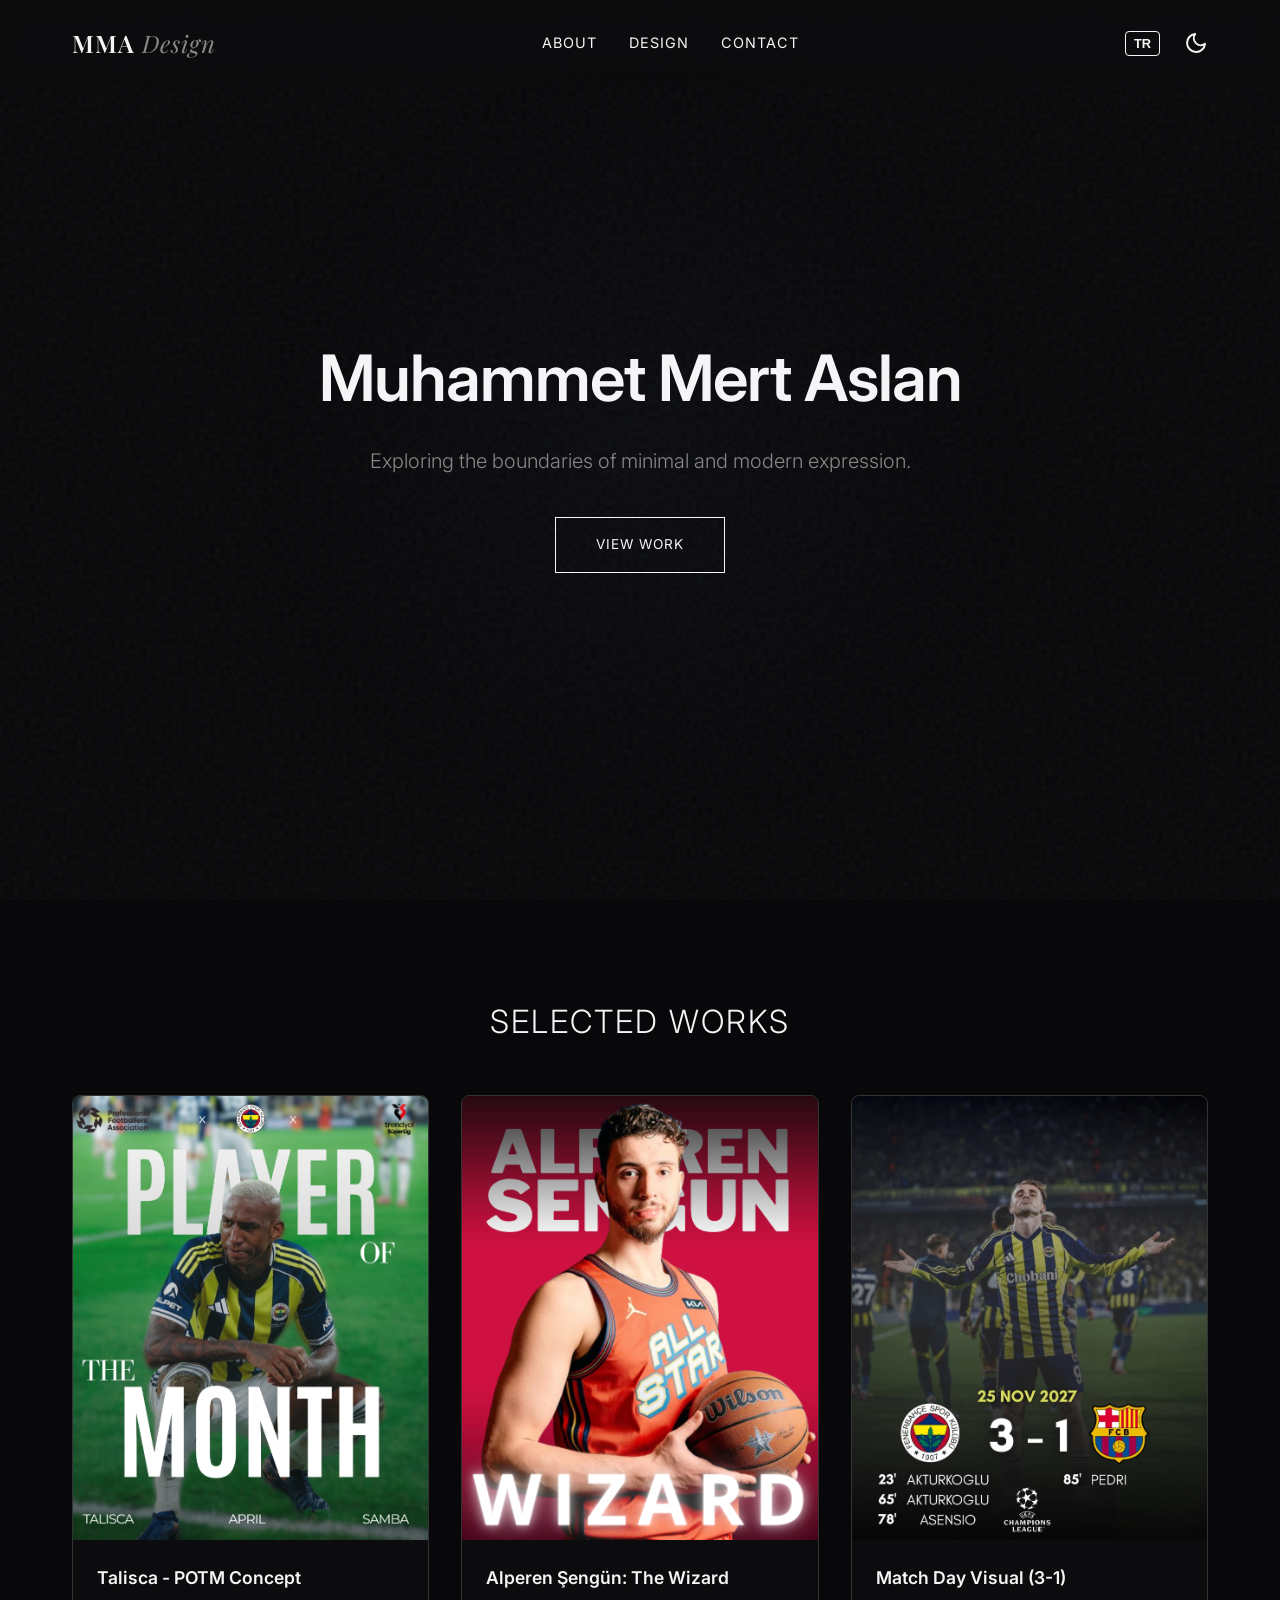
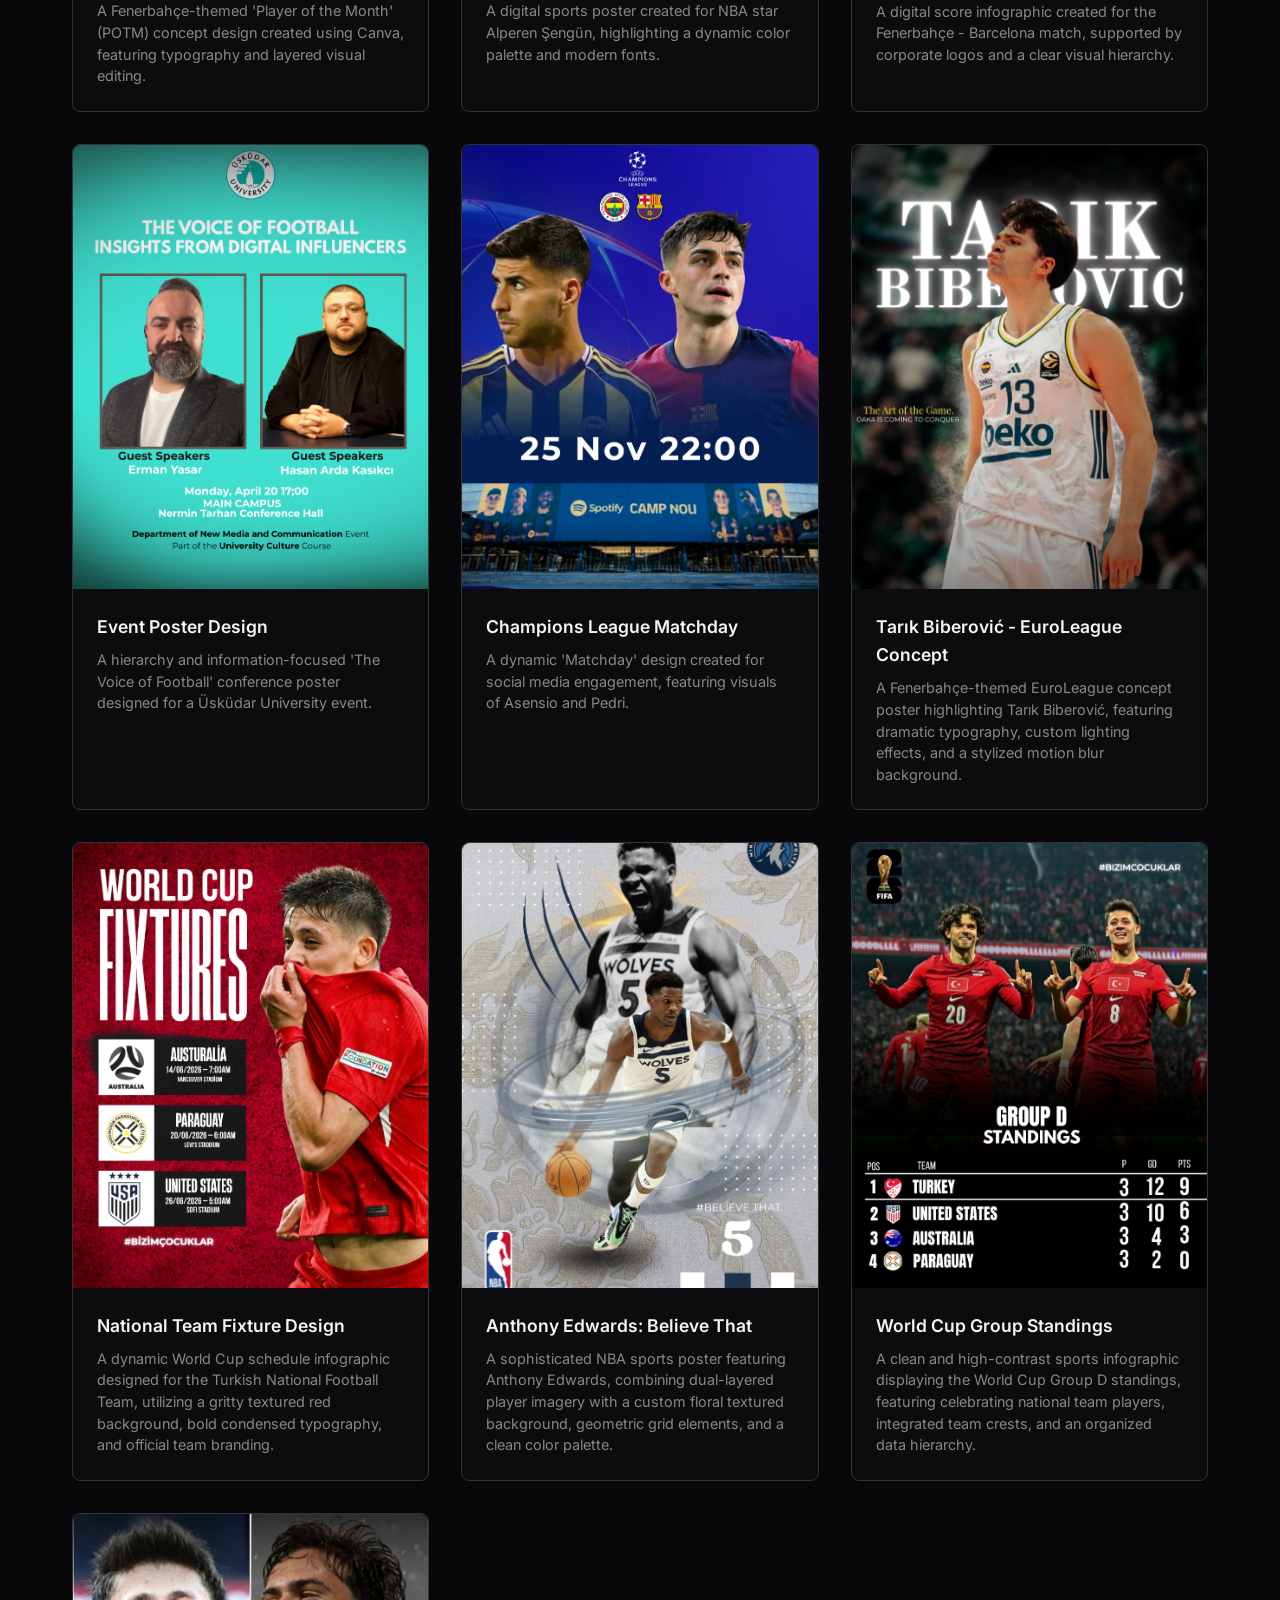
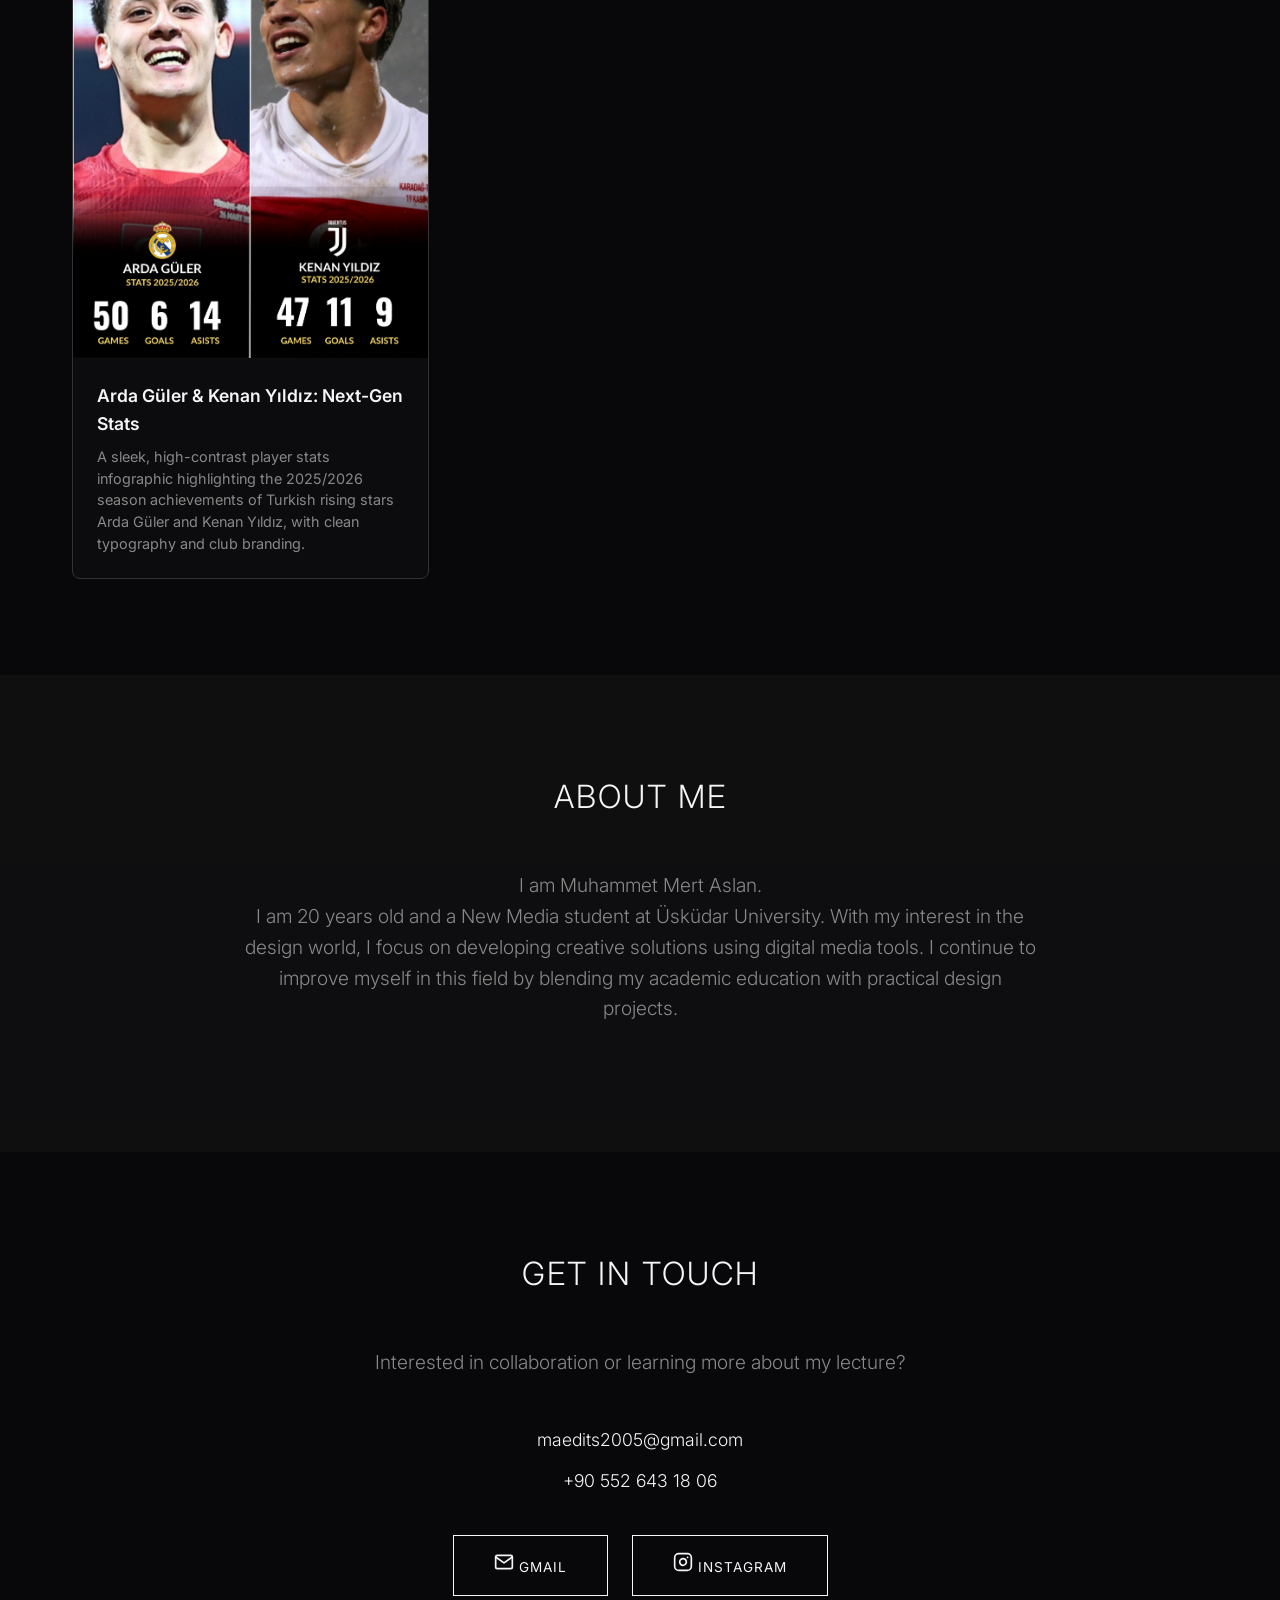
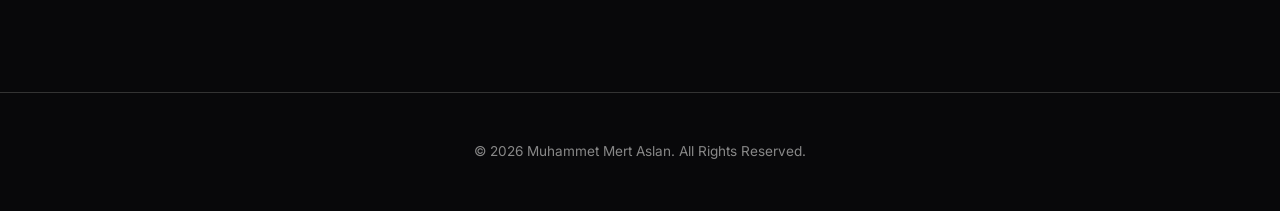
==== index.html @ dc17bdcc "Add files via upload" ====
<!DOCTYPE html>
<html lang="en" data-theme="dark">
<head>
    <meta charset="UTF-8">
    <meta name="viewport" content="width=device-width, initial-scale=1.0">
    <title>Muhammet Mert Aslan - Portfolio</title>
    <meta name="description" content="Portfolio of Muhammet Mert Aslan showcasing minimalistic and modern artworks.">
    <link rel="preconnect" href="https://fonts.googleapis.com">
    <link rel="preconnect" href="https://fonts.gstatic.com" crossorigin>
    <link href="https://fonts.googleapis.com/css2?family=Inter:wght@300;400;600&family=Playfair+Display:ital,wght@0,600;1,400&display=swap" rel="stylesheet">
    <link rel="stylesheet" href="style.css">
</head>
<body>
    <!-- Ethereal Glow -->
    <div id="glow"></div>

    <!-- Page Loader -->
    <div id="page-loader">
        <div class="spinner"></div>
    </div>

    <header>
        <div class="nav-container">
            <h1 class="logo">MMA <span>Design</span></h1>
            <nav>
                <ul>
                    <li><a href="#about" data-i18n="nav_about">About</a></li>
                    <li><a href="#gallery" data-i18n="nav_gallery">Design</a></li>
                    <li><a href="#contact" data-i18n="nav_contact">Contact</a></li>
                </ul>
            </nav>
            <div class="controls">
                <button id="lang-toggle" aria-label="Toggle Language">TR</button>
                <button id="theme-toggle" aria-label="Toggle Theme">
                    <svg id="moon-icon" xmlns="http://www.w3.org/2000/svg" width="24" height="24" viewBox="0 0 24 24" fill="none" stroke="currentColor" stroke-width="2" stroke-linecap="round" stroke-linejoin="round" class="feather feather-moon"><path d="M21 12.79A9 9 0 1 1 11.21 3 7 7 0 0 0 21 12.79z"></path></svg>
                    <svg id="sun-icon" xmlns="http://www.w3.org/2000/svg" width="24" height="24" viewBox="0 0 24 24" fill="none" stroke="currentColor" stroke-width="2" stroke-linecap="round" stroke-linejoin="round" class="feather feather-sun" style="display: none;"><circle cx="12" cy="12" r="5"></circle><line x1="12" y1="1" x2="12" y2="3"></line><line x1="12" y1="21" x2="12" y2="23"></line><line x1="4.22" y1="4.22" x2="5.64" y2="5.64"></line><line x1="18.36" y1="18.36" x2="19.78" y2="19.78"></line><line x1="1" y1="12" x2="3" y2="12"></line><line x1="21" y1="12" x2="23" y2="12"></line><line x1="4.22" y1="19.78" x2="5.64" y2="18.36"></line><line x1="18.36" y1="5.64" x2="19.78" y2="4.22"></line></svg>
                </button>
            </div>
        </div>
    </header>

    <main>
        <section id="hero">
            <div class="hero-content">
                <h2 class="title reveal">Muhammet Mert Aslan</h2>
                <p class="subtitle reveal" data-i18n="hero_subtitle" style="transition-delay: 0.15s;">Exploring the boundaries of minimal and modern expression.</p>
                <div class="reveal" style="transition-delay: 0.3s;"><a href="#gallery" class="btn" data-i18n="hero_btn">View Work</a></div>
            </div>
        </section>

        <section id="gallery">
            <div class="section-container">
                <h3 class="section-title reveal" data-i18n="gallery_title">Selected Works</h3>
                <div class="grid">
                    <!-- Talisca POTM Concept -->
                    <div class="grid-item">
                        <div class="img-wrapper">
                            <img src="assets/work1.jpg" alt="Talisca Player of the Month" loading="lazy">
                            <div class="overlay">
                                <svg xmlns="http://www.w3.org/2000/svg" width="24" height="24" viewBox="0 0 24 24" fill="none" stroke="currentColor" stroke-width="2" stroke-linecap="round" stroke-linejoin="round"><polyline points="15 3 21 3 21 9"></polyline><polyline points="9 21 3 21 3 15"></polyline><line x1="21" y1="3" x2="14" y2="10"></line><line x1="3" y1="21" x2="10" y2="14"></line></svg>
                            </div>
                        </div>
                        <div class="card-content">
                            <h4 data-i18n="art_1_title">Talisca - POTM Concept</h4>
                            <p data-i18n="art_1_desc">A Fenerbahçe-themed 'Player of the Month' (POTM) concept design created using Canva, featuring typography and layered visual editing.</p>
                        </div>
                    </div>
                    <!-- Alperen Sengun All Star -->
                    <div class="grid-item">
                        <div class="img-wrapper">
                            <img src="assets/work2.png" alt="Alperen Sengun All Star" loading="lazy">
                            <div class="overlay">
                                <svg xmlns="http://www.w3.org/2000/svg" width="24" height="24" viewBox="0 0 24 24" fill="none" stroke="currentColor" stroke-width="2" stroke-linecap="round" stroke-linejoin="round"><polyline points="15 3 21 3 21 9"></polyline><polyline points="9 21 3 21 3 15"></polyline><line x1="21" y1="3" x2="14" y2="10"></line><line x1="3" y1="21" x2="10" y2="14"></line></svg>
                            </div>
                        </div>
                        <div class="card-content">
                            <h4 data-i18n="art_2_title">Alperen Şengün: The Wizard</h4>
                            <p data-i18n="art_2_desc">A digital sports poster created for NBA star Alperen Şengün, highlighting a dynamic color palette and modern fonts.</p>
                        </div>
                    </div>
                    <!-- Match Day Visual 3-1 -->
                    <div class="grid-item">
                        <div class="img-wrapper">
                            <img src="assets/work3.jpg" alt="Fenerbahce vs Barcelona 3-1" loading="lazy">
                            <div class="overlay">
                                <svg xmlns="http://www.w3.org/2000/svg" width="24" height="24" viewBox="0 0 24 24" fill="none" stroke="currentColor" stroke-width="2" stroke-linecap="round" stroke-linejoin="round"><polyline points="15 3 21 3 21 9"></polyline><polyline points="9 21 3 21 3 15"></polyline><line x1="21" y1="3" x2="14" y2="10"></line><line x1="3" y1="21" x2="10" y2="14"></line></svg>
                            </div>
                        </div>
                        <div class="card-content">
                            <h4 data-i18n="art_3_title">Match Day Visual (3-1)</h4>
                            <p data-i18n="art_3_desc">A digital score infographic created for the Fenerbahçe - Barcelona match, supported by corporate logos and a clear visual hierarchy.</p>
                        </div>
                    </div>
                    <!-- Event Poster Design -->
                    <div class="grid-item">
                        <div class="img-wrapper">
                            <img src="assets/work4.png" alt="Voice of Football Event" loading="lazy">
                            <div class="overlay">
                                <svg xmlns="http://www.w3.org/2000/svg" width="24" height="24" viewBox="0 0 24 24" fill="none" stroke="currentColor" stroke-width="2" stroke-linecap="round" stroke-linejoin="round"><polyline points="15 3 21 3 21 9"></polyline><polyline points="9 21 3 21 3 15"></polyline><line x1="21" y1="3" x2="14" y2="10"></line><line x1="3" y1="21" x2="10" y2="14"></line></svg>
                            </div>
                        </div>
                        <div class="card-content">
                            <h4 data-i18n="art_4_title">Event Poster Design</h4>
                            <p data-i18n="art_4_desc">A hierarchy and information-focused 'The Voice of Football' conference poster designed for a Üsküdar University event.</p>
                        </div>
                    </div>
                    <!-- Champions League Matchday -->
                    <div class="grid-item">
                        <div class="img-wrapper">
                            <img src="assets/work5.jpg" alt="Fenerbahce vs Barcelona Match Poster" loading="lazy">
                            <div class="overlay">
                                <svg xmlns="http://www.w3.org/2000/svg" width="24" height="24" viewBox="0 0 24 24" fill="none" stroke="currentColor" stroke-width="2" stroke-linecap="round" stroke-linejoin="round"><polyline points="15 3 21 3 21 9"></polyline><polyline points="9 21 3 21 3 15"></polyline><line x1="21" y1="3" x2="14" y2="10"></line><line x1="3" y1="21" x2="10" y2="14"></line></svg>
                            </div>
                        </div>
                        <div class="card-content">
                            <h4 data-i18n="art_5_title">Champions League Matchday</h4>
                            <p data-i18n="art_5_desc">A dynamic 'Matchday' design created for social media engagement, featuring visuals of Asensio and Pedri.</p>
                        </div>
                    </div>
                    <!-- Tarik Biberovic Concept -->
                    <div class="grid-item">
                        <div class="img-wrapper">
                            <img src="assets/biberovic.png" alt="Tarık Biberović - EuroLeague Concept" loading="lazy">
                            <div class="overlay">
                                <svg xmlns="http://www.w3.org/2000/svg" width="24" height="24" viewBox="0 0 24 24" fill="none" stroke="currentColor" stroke-width="2" stroke-linecap="round" stroke-linejoin="round"><polyline points="15 3 21 3 21 9"></polyline><polyline points="9 21 3 21 3 15"></polyline><line x1="21" y1="3" x2="14" y2="10"></line><line x1="3" y1="21" x2="10" y2="14"></line></svg>
                            </div>
                        </div>
                        <div class="card-content">
                            <h4 data-i18n="art_6_title">Tarık Biberović - EuroLeague Concept</h4>
                            <p data-i18n="art_6_desc">A Fenerbahçe-themed EuroLeague concept poster highlighting Tarık Biberović, featuring dramatic typography, custom lighting effects, and a stylized motion blur background.</p>
                        </div>
                    </div>
                    <!-- National Team Fixture Design -->
                    <div class="grid-item">
                        <div class="img-wrapper">
                            <img src="assets/national_team.jpg" alt="National Team Fixture Design" loading="lazy">
                            <div class="overlay">
                                <svg xmlns="http://www.w3.org/2000/svg" width="24" height="24" viewBox="0 0 24 24" fill="none" stroke="currentColor" stroke-width="2" stroke-linecap="round" stroke-linejoin="round"><polyline points="15 3 21 3 21 9"></polyline><polyline points="9 21 3 21 3 15"></polyline><line x1="21" y1="3" x2="14" y2="10"></line><line x1="3" y1="21" x2="10" y2="14"></line></svg>
                            </div>
                        </div>
                        <div class="card-content">
                            <h4 data-i18n="art_7_title">National Team Fixture Design</h4>
                            <p data-i18n="art_7_desc">A dynamic World Cup schedule infographic designed for the Turkish National Football Team, utilizing a gritty textured red background, bold condensed typography, and official team branding.</p>
                        </div>
                    </div>
                    <!-- Anthony Edwards Believe That -->
                    <div class="grid-item">
                        <div class="img-wrapper">
                            <img src="assets/anthony_edwards.jpg" alt="Anthony Edwards: Believe That" loading="lazy">
                            <div class="overlay">
                                <svg xmlns="http://www.w3.org/2000/svg" width="24" height="24" viewBox="0 0 24 24" fill="none" stroke="currentColor" stroke-width="2" stroke-linecap="round" stroke-linejoin="round"><polyline points="15 3 21 3 21 9"></polyline><polyline points="9 21 3 21 3 15"></polyline><line x1="21" y1="3" x2="14" y2="10"></line><line x1="3" y1="21" x2="10" y2="14"></line></svg>
                            </div>
                        </div>
                        <div class="card-content">
                            <h4 data-i18n="art_8_title">Anthony Edwards: Believe That</h4>
                            <p data-i18n="art_8_desc">A sophisticated NBA sports poster featuring Anthony Edwards, combining dual-layered player imagery with a custom floral textured background, geometric grid elements, and a clean color palette.</p>
                        </div>
                    </div>
                    <!-- World Cup Group Standings -->
                    <div class="grid-item">
                        <div class="img-wrapper">
                            <img src="assets/world_cup.png" alt="World Cup Group Standings" loading="lazy">
                            <div class="overlay">
                                <svg xmlns="http://www.w3.org/2000/svg" width="24" height="24" viewBox="0 0 24 24" fill="none" stroke="currentColor" stroke-width="2" stroke-linecap="round" stroke-linejoin="round"><polyline points="15 3 21 3 21 9"></polyline><polyline points="9 21 3 21 3 15"></polyline><line x1="21" y1="3" x2="14" y2="10"></line><line x1="3" y1="21" x2="10" y2="14"></line></svg>
                            </div>
                        </div>
                        <div class="card-content">
                            <h4 data-i18n="art_9_title">World Cup Group Standings</h4>
                            <p data-i18n="art_9_desc">A clean and high-contrast sports infographic displaying the World Cup Group D standings, featuring celebrating national team players, integrated team crests, and an organized data hierarchy.</p>
                        </div>
                    </div>
                    <!-- Arda Güler & Kenan Yıldız Stats -->
                    <div class="grid-item">
                        <div class="img-wrapper">
                            <img src="assets/arda_kenan.jpg" alt="Arda Güler & Kenan Yıldız: Next-Gen Stats" loading="lazy">
                            <div class="overlay">
                                <svg xmlns="http://www.w3.org/2000/svg" width="24" height="24" viewBox="0 0 24 24" fill="none" stroke="currentColor" stroke-width="2" stroke-linecap="round" stroke-linejoin="round"><polyline points="15 3 21 3 21 9"></polyline><polyline points="9 21 3 21 3 15"></polyline><line x1="21" y1="3" x2="14" y2="10"></line><line x1="3" y1="21" x2="10" y2="14"></line></svg>
                            </div>
                        </div>
                        <div class="card-content">
                            <h4 data-i18n="art_10_title">Arda Güler & Kenan Yıldız: Next-Gen Stats</h4>
                            <p data-i18n="art_10_desc">A sleek, high-contrast player stats infographic highlighting the 2025/2026 season achievements of Turkish rising stars Arda Güler and Kenan Yıldız, with clean typography and club branding.</p>
                        </div>
                    </div>
                </div>
            </div>
        </section>

        <section id="about">
            <div class="section-container">
                <h3 class="section-title reveal" data-i18n="about_title">About Me</h3>
                <p class="about-text reveal" data-i18n="about_text" style="transition-delay: 0.15s;">
                    I am Muhammet Mert Aslan.<br>
                    I am 20 years old and a New Media student at Üsküdar University. With my interest in the design world, I focus on developing creative solutions using digital media tools. I continue to improve myself in this field by blending my academic education with practical design projects.
                </p>
            </div>
        </section>

        <section id="contact">
            <div class="section-container">
                <h3 class="section-title reveal" data-i18n="contact_title">Get In Touch</h3>
                <p class="contact-text reveal" data-i18n="contact_text" style="transition-delay: 0.15s;">Interested in collaboration or learning more about my lecture?</p>
                <div class="contact-info reveal" style="transition-delay: 0.3s;">
                    <a href="mailto:maedits2005@gmail.com">maedits2005@gmail.com</a>
                    <a href="tel:+905526431806">+90 552 643 18 06</a>
                </div>
                <div class="social-links reveal" style="transition-delay: 0.45s;">
                    <a href="https://mail.google.com/mail/?view=cm&fs=1&to=maedits2005@gmail.com" target="_blank" class="btn icon-btn" aria-label="Email">
                        <svg xmlns="http://www.w3.org/2000/svg" width="20" height="20" viewBox="0 0 24 24" fill="none" stroke="currentColor" stroke-width="2" stroke-linecap="round" stroke-linejoin="round"><path d="M4 4h16c1.1 0 2 .9 2 2v12c0 1.1-.9 2-2 2H4c-1.1 0-2-.9-2-2V6c0-1.1.9-2 2-2z"></path><polyline points="22,6 12,13 2,6"></polyline></svg>
                        Gmail
                    </a>
                    <a href="https://instagram.com/19mertaslann07" target="_blank" class="btn icon-btn" aria-label="Instagram">
                        <svg xmlns="http://www.w3.org/2000/svg" width="20" height="20" viewBox="0 0 24 24" fill="none" stroke="currentColor" stroke-width="2" stroke-linecap="round" stroke-linejoin="round"><rect x="2" y="2" width="20" height="20" rx="5" ry="5"></rect><path d="M16 11.37A4 4 0 1 1 12.63 8 4 4 0 0 1 16 11.37z"></path><line x1="17.5" y1="6.5" x2="17.51" y2="6.5"></line></svg>
                        Instagram
                    </a>
                </div>
            </div>
        </section>
    </main>

    <footer>
        <div class="footer-content">
            <p data-i18n="footer_text">&copy; 2026 Muhammet Mert Aslan. All Rights Reserved.</p>
        </div>
    </footer>

    <!-- Back to Top Button -->
    <button id="back-to-top" aria-label="Back to Top">
        <svg xmlns="http://www.w3.org/2000/svg" width="24" height="24" viewBox="0 0 24 24" fill="none" stroke="currentColor" stroke-width="2" stroke-linecap="round" stroke-linejoin="round"><line x1="12" y1="19" x2="12" y2="5"></line><polyline points="5 12 12 5 19 12"></polyline></svg>
    </button>

    <!-- Lightbox -->
    <div id="lightbox" class="lightbox">
        <span class="lightbox-close">&times;</span>
        <a id="lightbox-download" class="lightbox-download" download aria-label="Download Image">
            <svg xmlns="http://www.w3.org/2000/svg" width="32" height="32" viewBox="0 0 24 24" fill="none" stroke="currentColor" stroke-width="2" stroke-linecap="round" stroke-linejoin="round"><path d="M21 15v4a2 2 0 0 1-2 2H5a2 2 0 0 1-2-2v-4"></path><polyline points="7 10 12 15 17 10"></polyline><line x1="12" y1="15" x2="12" y2="3"></line></svg>
        </a>
        <div class="img-magnifier-container">
            <img class="lightbox-content" id="lightbox-img">
            <div id="magnifier-lens" class="img-magnifier-glass"></div>
        </div>
        <div id="lightbox-caption"></div>
        <div class="lightbox-tools">
            <svg xmlns="http://www.w3.org/2000/svg" width="20" height="20" viewBox="0 0 24 24" fill="none" stroke="currentColor" stroke-width="1.5" stroke-linecap="round" stroke-linejoin="round"><path d="M12 2L2 7l10 5 10-5-10-5z"></path><path d="M2 17l10 5 10-5"></path><path d="M2 12l10 5 10-5"></path></svg>
            <span>Designed with Canva</span>
        </div>
    </div>

    <script src="script.js"></script>
</body>
</html>
---- style.css ----
:root {
    --bg-color: #08080a;
    --text-color: #f5f5f7;
    --accent-color: #ffffff;
    --secondary-text: #888888;
    --border-color: #333333;
    --overlay-bg: rgba(0, 0, 0, 0.6);
    --btn-hover-bg: rgba(255, 255, 255, 0.1);
}

[data-theme="light"] {
    --bg-color: #ffffff;
    --text-color: #1a1a1a;
    --accent-color: #000000;
    --secondary-text: #666666;
    --border-color: #e0e0e0;
    --overlay-bg: rgba(255, 255, 255, 0.7);
    --btn-hover-bg: rgba(0, 0, 0, 0.05);
}

* {
    margin: 0;
    padding: 0;
    box-sizing: border-box;
}

html {
    scroll-behavior: smooth;
}

body {
    font-family: 'Inter', sans-serif;
    background-color: var(--bg-color);
    color: var(--text-color);
    line-height: 1.6;
    transition: background-color 0.4s ease, color 0.4s ease;
}

/* Header & Nav */
header {
    position: fixed;
    top: 0;
    width: 100%;
    background-color: transparent;
    padding: 1.5rem 0;
    z-index: 100;
    transition: background-color 0.3s ease, padding 0.3s ease;
    backdrop-filter: blur(10px);
    -webkit-backdrop-filter: blur(10px);
}

header.scrolled {
    padding: 1rem 0;
    background-color: rgba(var(--bg-color), 0.9);
    border-bottom: 1px solid var(--border-color);
}

.nav-container {
    max-width: 1200px;
    margin: 0 auto;
    padding: 0 2rem;
    display: flex;
    justify-content: space-between;
    align-items: center;
}

.logo {
    font-family: 'Playfair Display', serif;
    font-size: 1.5rem;
    font-weight: 600;
    letter-spacing: 1px;
}

.logo span {
    font-weight: 400;
    font-style: italic;
    color: var(--secondary-text);
}

.contact-info a:hover {
    color: var(--secondary-text);
}

.social-links {
    display: flex;
    justify-content: center;
    gap: 1.5rem;
    margin-top: 1rem;
    flex-wrap: wrap;
}

.icon-btn {
    display: flex;
    align-items: center;
    justify-content: center;
    gap: 0.75rem;
    padding: 1rem 2rem;
}

nav ul {
    list-style: none;
    display: flex;
    gap: 2rem;
}

nav a {
    text-decoration: none;
    color: var(--text-color);
    font-size: 0.9rem;
    text-transform: uppercase;
    letter-spacing: 1px;
    transition: opacity 0.3s ease;
}

nav a:hover {
    opacity: 0.6;
}

.controls {
    display: flex;
    align-items: center;
    gap: 1.5rem;
}

#lang-toggle {
    background: none;
    border: 1px solid var(--text-color);
    color: var(--text-color);
    padding: 0.25rem 0.5rem;
    border-radius: 4px;
    font-size: 0.8rem;
    font-weight: 600;
    cursor: pointer;
    transition: all 0.3s ease;
}

#lang-toggle:hover {
    background: var(--btn-hover-bg);
    transform: translateY(-2px);
    box-shadow: 0 4px 10px var(--overlay-bg);
}

#theme-toggle {
    background: none;
    border: none;
    color: var(--text-color);
    cursor: pointer;
    display: flex;
    align-items: center;
    justify-content: center;
    transition: transform 0.3s ease;
}

#theme-toggle:hover {
    transform: scale(1.1);
}

/* Sections */
.section-container {
    max-width: 1200px;
    margin: 0 auto;
    padding: 6rem 2rem;
}

.section-title {
    font-size: 2rem;
    font-weight: 300;
    margin-bottom: 3rem;
    text-align: center;
    letter-spacing: 2px;
    text-transform: uppercase;
}

/* Hero Section */
#hero {
    height: 100vh;
    display: flex;
    align-items: center;
    justify-content: center;
    text-align: center;
    padding: 0 2rem;
    position: relative;
    overflow: hidden;
}

#hero::before {
    content: '';
    position: absolute;
    top: 0;
    left: 0;
    width: 100%;
    height: 100%;
    background-image: url("data:image/svg+xml,%3Csvg viewBox='0 0 200 200' xmlns='http://www.w3.org/2000/svg'%3E%3Cfilter id='noiseFilter'%3E%3CfeTurbulence type='fractalNoise' baseFrequency='0.85' numOctaves='3' stitchTiles='stitch'/%3E%3C/filter%3E%3Crect width='100%25' height='100%25' filter='url(%23noiseFilter)'/%3E%3C/svg%3E");
    opacity: 0.05;
    pointer-events: none;
    z-index: 0;
}

.hero-content {
    animation: fadeIn 1.5s ease;
    position: relative;
    z-index: 1;
}

.hero-content .title {
    font-size: 4rem;
    font-weight: 600;
    margin-bottom: 1rem;
    letter-spacing: -1px;
}

.hero-content .subtitle {
    font-size: 1.25rem;
    color: var(--secondary-text);
    margin-bottom: 2.5rem;
    font-weight: 300;
}

.btn {
    display: inline-block;
    padding: 1rem 2.5rem;
    border: 1px solid var(--text-color);
    color: var(--text-color);
    text-decoration: none;
    text-transform: uppercase;
    letter-spacing: 1px;
    font-size: 0.85rem;
    transition: all 0.3s ease;
    background: transparent;
    cursor: pointer;
}

.btn:hover {
    background: var(--btn-hover-bg);
    transform: translateY(-3px);
    box-shadow: 0 6px 15px var(--overlay-bg);
}

/* Gallery Section */
.grid {
    display: grid;
    grid-template-columns: repeat(auto-fit, minmax(300px, 1fr));
    gap: 2rem;
}

.grid-item {
    position: relative;
    border-radius: 8px;
    cursor: pointer;
    background: rgba(255, 255, 255, 0.02);
    border: 1px solid var(--border-color);
    display: flex;
    flex-direction: column;
    opacity: 0;
    transform: translateY(40px);
    transition: all 0.8s cubic-bezier(0.5, 0, 0, 1);
}

[data-theme="light"] .grid-item {
    background: rgba(0, 0, 0, 0.02);
}

.img-wrapper {
    position: relative;
    overflow: hidden;
    aspect-ratio: 4 / 5;
    border-radius: 8px 8px 0 0;
}

.grid-item.active {
    opacity: 1;
    transform: translateY(0);
}

.img-wrapper img {
    width: 100%;
    height: 100%;
    object-fit: cover;
    transition: transform 0.6s ease;
}

.grid-item:hover .img-wrapper img {
    transform: scale(1.05);
}

.card-content {
    padding: 1.5rem;
    text-align: left;
    display: flex;
    flex-direction: column;
    flex-grow: 1;
}

.card-content h4 {
    font-size: 1.1rem;
    font-weight: 600;
    margin-bottom: 0.5rem;
    color: var(--text-color);
}

.card-content p {
    font-size: 0.9rem;
    color: var(--secondary-text);
    line-height: 1.5;
}

.overlay {
    position: absolute;
    top: 0;
    left: 0;
    width: 100%;
    height: 100%;
    background-color: var(--overlay-bg);
    display: flex;
    align-items: center;
    justify-content: center;
    opacity: 0;
    transition: opacity 0.3s ease;
    border-radius: 8px 8px 0 0;
}

.overlay svg {
    color: #fff;
    opacity: 0;
    transform: translateY(10px);
    transition: all 0.3s ease 0.1s;
}

.grid-item:hover .overlay {
    opacity: 1;
}

.grid-item:hover .overlay svg {
    opacity: 1;
    transform: translateY(0);
}

/* About & Contact */
#about {
    background-color: rgba(128, 128, 128, 0.05);
}

.about-text, .contact-text {
    font-size: 1.2rem;
    max-width: 800px;
    margin: 0 auto 2rem;
    text-align: center;
    color: var(--secondary-text);
    font-weight: 300;
}

.contact-text {
    margin-bottom: 3rem;
}

#contact {
    text-align: center;
}

.contact-info {
    margin-bottom: 2.5rem;
    display: flex;
    flex-direction: column;
    gap: 0.8rem;
}

.contact-info a {
    color: var(--text-color);
    text-decoration: none;
    font-size: 1.1rem;
    font-weight: 300;
    transition: opacity 0.3s ease;
}

.contact-info a:hover {
    opacity: 0.7;
    text-decoration: underline;
}

/* Footer */
footer {
    padding: 3rem 0;
    text-align: center;
    border-top: 1px solid var(--border-color);
}

footer p {
    color: var(--secondary-text);
    font-size: 0.85rem;
}

/* Animations */
@keyframes fadeIn {
    from { opacity: 0; transform: translateY(20px); }
    to { opacity: 1; transform: translateY(0); }
}

/* Responsive */
@media (max-width: 768px) {
    .hero-content .title {
        font-size: 2.5rem;
    }
    nav ul {
        display: none;
    }
}

/* Lightbox */
.lightbox {
    display: none;
    position: fixed;
    z-index: 999;
    left: 0;
    top: 0;
    width: 100%;
    height: 100%;
    overflow: auto;
    background-color: rgba(5, 5, 8, 0.95);
    opacity: 0;
    transition: opacity 0.3s ease;
}

.lightbox.active {
    display: flex;
    flex-direction: column;
    align-items: center;
    justify-content: center;
    opacity: 1;
}

.img-magnifier-container {
    position: relative;
    display: inline-block;
    margin: auto;
    max-width: 90%;
    max-height: 80vh;
}

.lightbox-content {
    display: block;
    max-width: 100%;
    max-height: 80vh;
    border-radius: 4px;
    box-shadow: 0 10px 40px rgba(0,0,0,0.5);
    object-fit: contain;
    cursor: crosshair;
}

.img-magnifier-glass {
    display: none;
    position: absolute;
    border: 3px solid rgba(255, 255, 255, 0.8);
    border-radius: 50%;
    cursor: none;
    width: 200px;
    height: 200px;
    box-shadow: 0 4px 15px rgba(0,0,0,0.5);
    pointer-events: none;
    z-index: 100;
    background-repeat: no-repeat;
}

#lightbox-caption {
    margin: 20px auto 10px;
    display: block;
    width: 80%;
    max-width: 700px;
    text-align: center;
    color: #fff;
    font-size: 1.2rem;
    letter-spacing: 1px;
    font-weight: 500;
}

.lightbox-tools {
    display: flex;
    align-items: center;
    gap: 0.5rem;
    color: #aaa;
    margin-bottom: 20px;
}

.lightbox-tools svg {
    color: #fff;
}

/* Back to Top Button */
#back-to-top {
    position: fixed;
    bottom: 30px;
    right: 30px;
    background-color: var(--text-color);
    color: var(--bg-color);
    border: none;
    border-radius: 50%;
    width: 50px;
    height: 50px;
    display: flex;
    align-items: center;
    justify-content: center;
    cursor: pointer;
    opacity: 0;
    visibility: hidden;
    transform: translateY(20px);
    transition: all 0.4s cubic-bezier(0.25, 0.8, 0.25, 1);
    z-index: 99;
    box-shadow: 0 4px 10px var(--overlay-bg);
}

#back-to-top.visible {
    opacity: 1;
    visibility: visible;
    transform: translateY(0);
}

#back-to-top:hover {
    transform: translateY(-5px);
    box-shadow: 0 6px 15px var(--overlay-bg);
}

.lightbox-close {
    position: absolute;
    top: 25px;
    right: 35px;
    color: #f1f1f1;
    font-size: 40px;
    font-weight: 300;
    transition: 0.3s;
    cursor: pointer;
    z-index: 1000;
}

.lightbox-close:hover,
.lightbox-close:focus {
    color: #bbb;
    text-decoration: none;
}

.lightbox-download {
    position: absolute;
    top: 32px;
    right: 90px;
    color: #f1f1f1;
    transition: 0.3s;
    cursor: pointer;
    z-index: 1000;
}

.lightbox-download:hover,
.lightbox-download:focus {
    color: #bbb;
}

/* Page Loader */
#page-loader {
    position: fixed;
    top: 0;
    left: 0;
    width: 100%;
    height: 100%;
    background-color: var(--bg-color);
    z-index: 9999;
    display: flex;
    justify-content: center;
    align-items: center;
    transition: opacity 0.8s ease, visibility 0.8s ease;
}

#page-loader.hidden {
    opacity: 0;
    visibility: hidden;
}

.spinner {
    width: 40px;
    height: 40px;
    border: 3px solid var(--border-color);
    border-top: 3px solid var(--text-color);
    border-radius: 50%;
    animation: spin 1s linear infinite;
}

@keyframes spin {
    0% { transform: rotate(0deg); }
    100% { transform: rotate(360deg); }
}

/* Reveal Animation */
.reveal {
    opacity: 0;
    transform: translateY(40px);
    transition: opacity 0.8s cubic-bezier(0.5, 0, 0, 1), transform 0.8s cubic-bezier(0.5, 0, 0, 1);
}

.reveal.active {
    opacity: 1;
    transform: translateY(0);
}

/* Deep Void Aesthetic */
#glow {
    position: fixed;
    top: 0;
    left: 0;
    width: 100vw;
    height: 100vh;
    pointer-events: none;
    z-index: 0;
    background: radial-gradient(
        800px circle at var(--mouse-x, 50vw) var(--mouse-y, 50vh),
        rgba(71, 91, 117, 0.05),
        transparent 50%
    );
    transition: opacity 0.4s ease;
}

[data-theme="light"] #glow {
    background: radial-gradient(
        800px circle at var(--mouse-x, 50vw) var(--mouse-y, 50vh),
        rgba(71, 91, 117, 0.02),
        transparent 50%
    );
}

.particle {
    position: absolute;
    bottom: -10px;
    width: 2px;
    height: 2px;
    background-color: rgba(144, 164, 186, 0.4);
    border-radius: 50%;
    pointer-events: none;
    animation: floatUp linear infinite;
    z-index: 0;
    box-shadow: 0 0 8px rgba(144, 164, 186, 0.8);
}

[data-theme="light"] .particle {
    background-color: rgba(71, 91, 117, 0.3);
    box-shadow: 0 0 8px rgba(71, 91, 117, 0.5);
}

@keyframes floatUp {
    0% {
        transform: translateY(0) translateX(0);
        opacity: 0;
    }
    10% { opacity: 1; }
    90% { opacity: 1; }
    100% {
        transform: translateY(-100vh) translateX(30px);
        opacity: 0;
    }
}
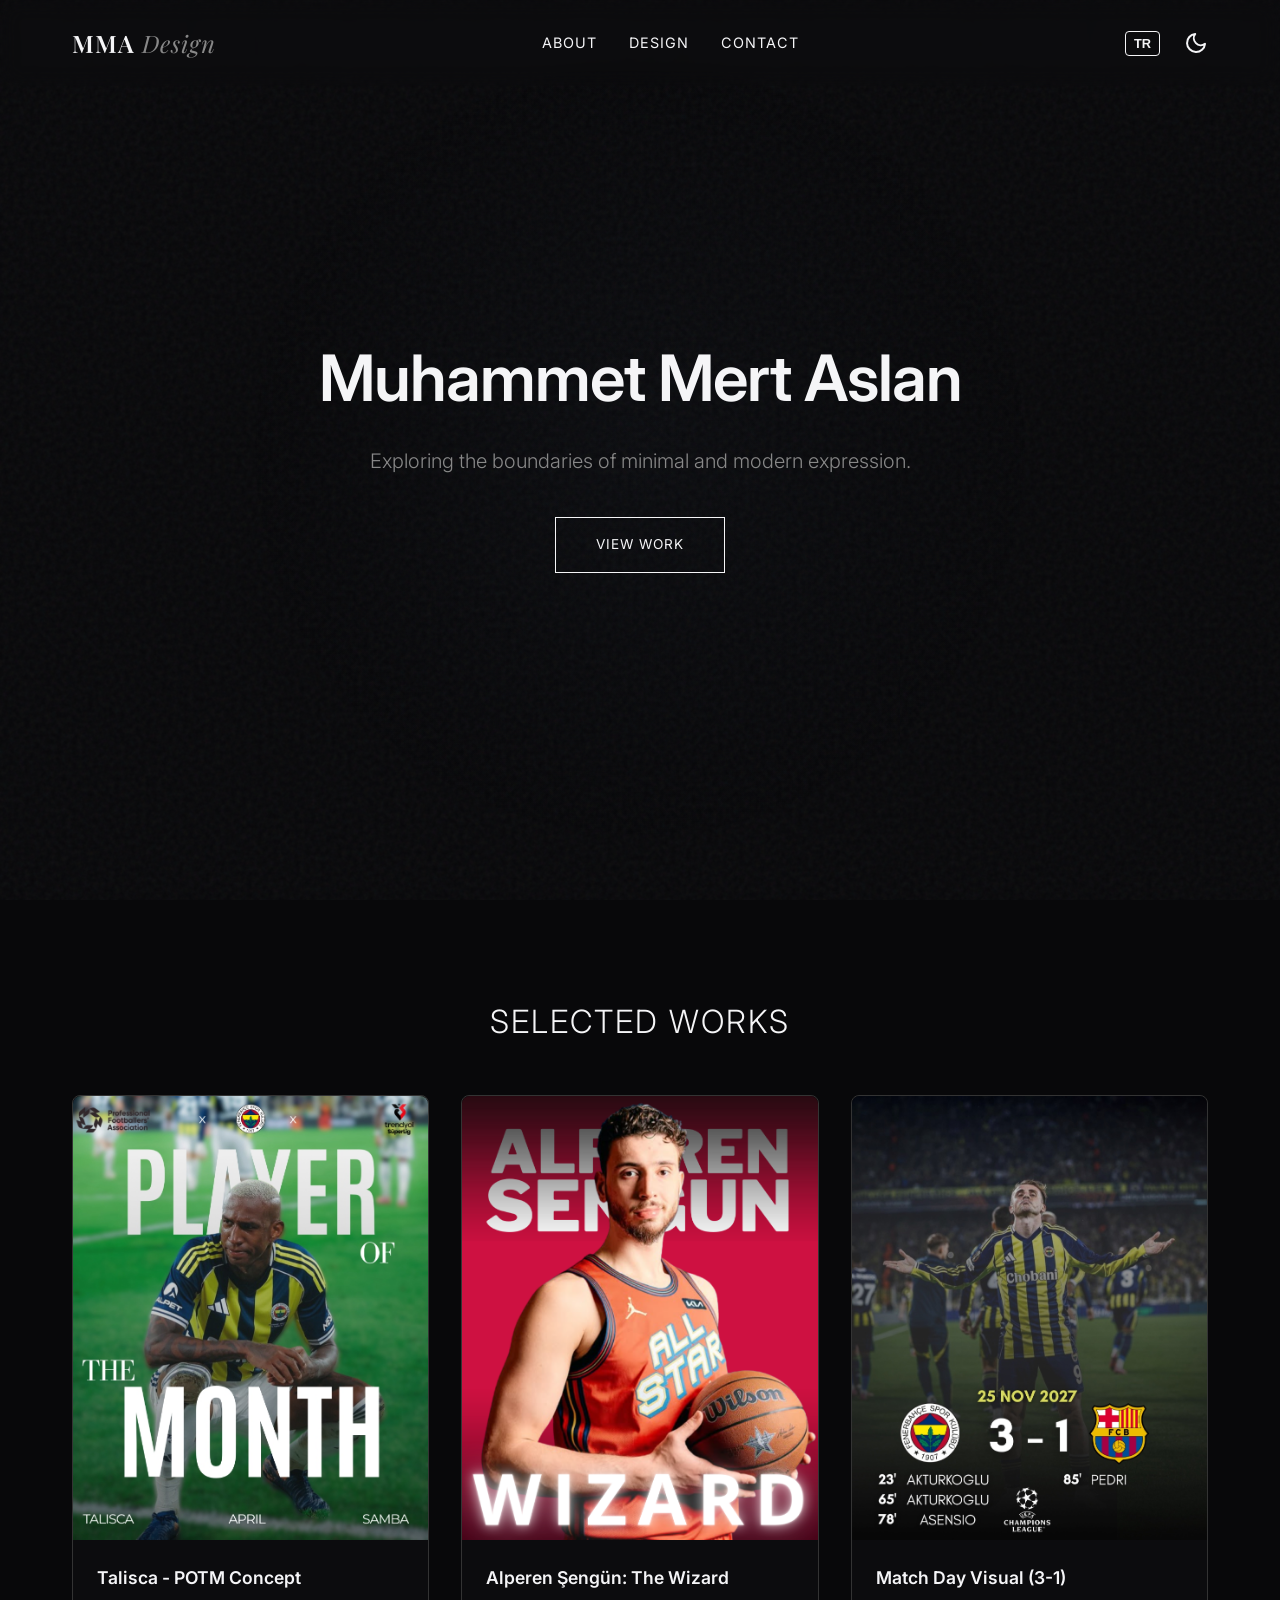
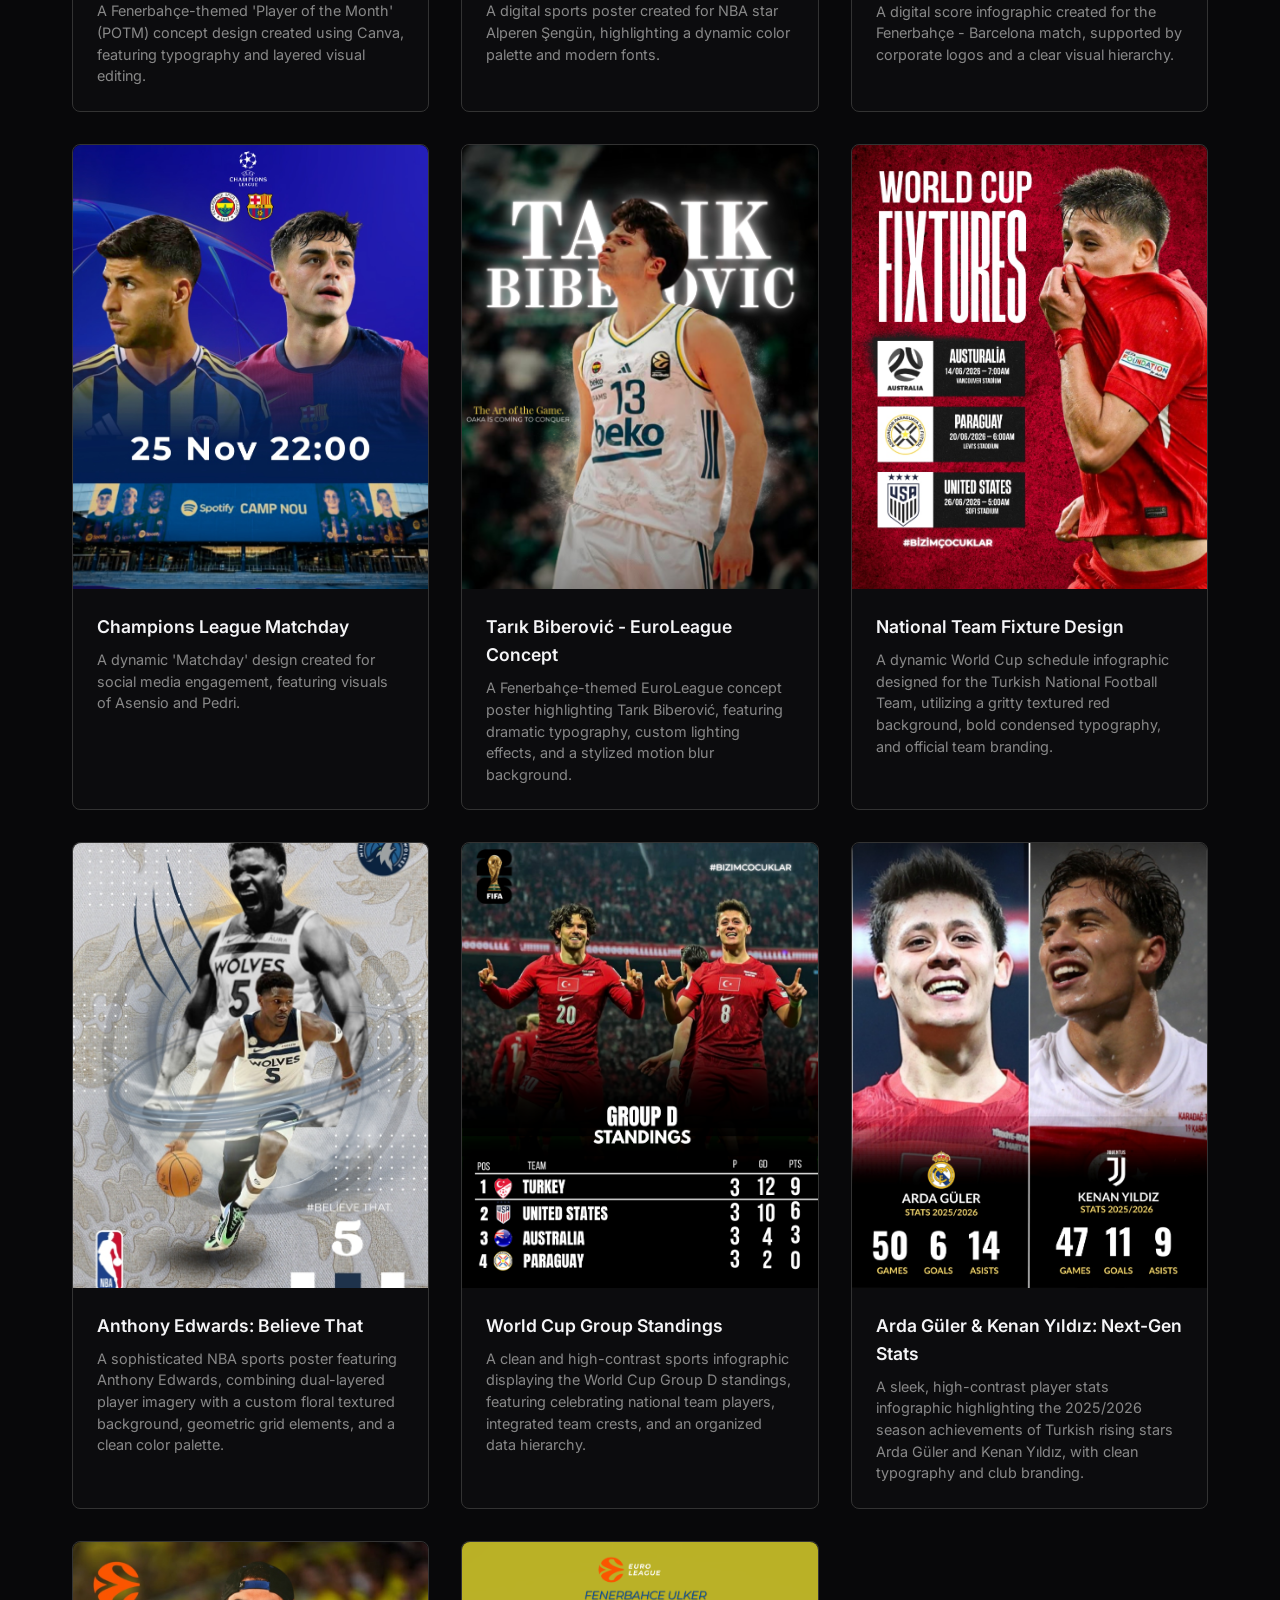
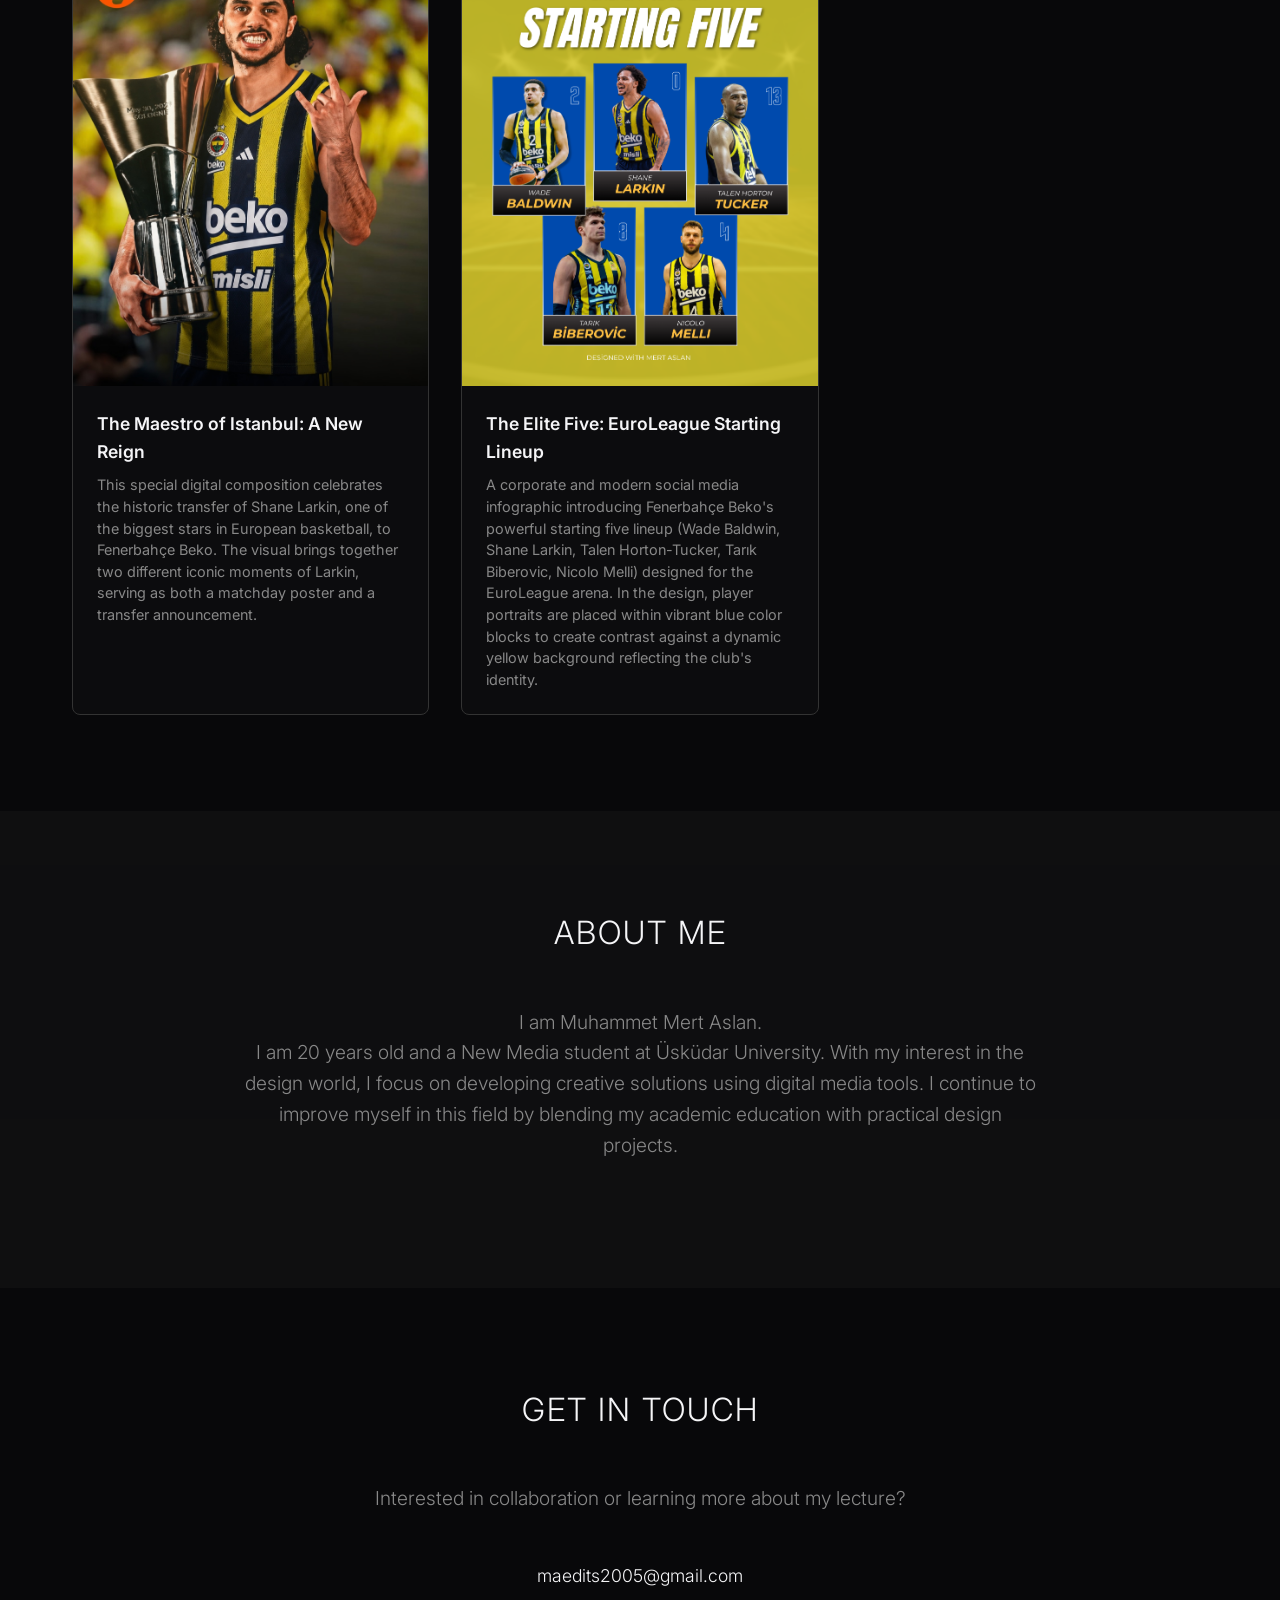
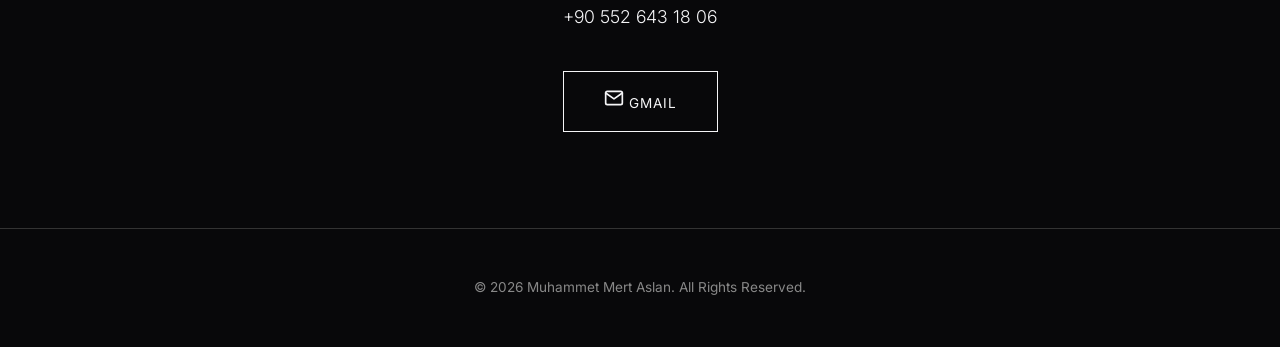
==== commit 8a3ac8bc: "Add files via upload" ====
--- a/index.html
+++ b/index.html
@@ -21,8 +21,8 @@
 
     <header>
         <div class="nav-container">
-            <h1 class="logo">MMA <span>Design</span></h1>
-            <nav>
+            <h1 class="logo" style="cursor: pointer;" onclick="window.scrollTo({top: 0, behavior: 'smooth'})">MMA <span>Design</span></h1>
+            <nav id="navbar">
                 <ul>
                     <li><a href="#about" data-i18n="nav_about">About</a></li>
                     <li><a href="#gallery" data-i18n="nav_gallery">Design</a></li>
@@ -35,6 +35,9 @@
                     <svg id="moon-icon" xmlns="http://www.w3.org/2000/svg" width="24" height="24" viewBox="0 0 24 24" fill="none" stroke="currentColor" stroke-width="2" stroke-linecap="round" stroke-linejoin="round" class="feather feather-moon"><path d="M21 12.79A9 9 0 1 1 11.21 3 7 7 0 0 0 21 12.79z"></path></svg>
                     <svg id="sun-icon" xmlns="http://www.w3.org/2000/svg" width="24" height="24" viewBox="0 0 24 24" fill="none" stroke="currentColor" stroke-width="2" stroke-linecap="round" stroke-linejoin="round" class="feather feather-sun" style="display: none;"><circle cx="12" cy="12" r="5"></circle><line x1="12" y1="1" x2="12" y2="3"></line><line x1="12" y1="21" x2="12" y2="23"></line><line x1="4.22" y1="4.22" x2="5.64" y2="5.64"></line><line x1="18.36" y1="18.36" x2="19.78" y2="19.78"></line><line x1="1" y1="12" x2="3" y2="12"></line><line x1="21" y1="12" x2="23" y2="12"></line><line x1="4.22" y1="19.78" x2="5.64" y2="18.36"></line><line x1="18.36" y1="5.64" x2="19.78" y2="4.22"></line></svg>
                 </button>
+                <button id="mobile-menu-btn" aria-label="Toggle Menu" style="display: none;">
+                    <svg xmlns="http://www.w3.org/2000/svg" width="24" height="24" viewBox="0 0 24 24" fill="none" stroke="currentColor" stroke-width="2" stroke-linecap="round" stroke-linejoin="round" class="feather feather-menu"><line x1="3" y1="12" x2="21" y2="12"></line><line x1="3" y1="6" x2="21" y2="6"></line><line x1="3" y1="18" x2="21" y2="18"></line></svg>
+                </button>
             </div>
         </div>
     </header>
@@ -91,19 +94,6 @@
                             <p data-i18n="art_3_desc">A digital score infographic created for the Fenerbahçe - Barcelona match, supported by corporate logos and a clear visual hierarchy.</p>
                         </div>
                     </div>
-                    <!-- Event Poster Design -->
-                    <div class="grid-item">
-                        <div class="img-wrapper">
-                            <img src="assets/work4.png" alt="Voice of Football Event" loading="lazy">
-                            <div class="overlay">
-                                <svg xmlns="http://www.w3.org/2000/svg" width="24" height="24" viewBox="0 0 24 24" fill="none" stroke="currentColor" stroke-width="2" stroke-linecap="round" stroke-linejoin="round"><polyline points="15 3 21 3 21 9"></polyline><polyline points="9 21 3 21 3 15"></polyline><line x1="21" y1="3" x2="14" y2="10"></line><line x1="3" y1="21" x2="10" y2="14"></line></svg>
-                            </div>
-                        </div>
-                        <div class="card-content">
-                            <h4 data-i18n="art_4_title">Event Poster Design</h4>
-                            <p data-i18n="art_4_desc">A hierarchy and information-focused 'The Voice of Football' conference poster designed for a Üsküdar University event.</p>
-                        </div>
-                    </div>
                     <!-- Champions League Matchday -->
                     <div class="grid-item">
                         <div class="img-wrapper">
@@ -180,6 +170,32 @@
                         <div class="card-content">
                             <h4 data-i18n="art_10_title">Arda Güler & Kenan Yıldız: Next-Gen Stats</h4>
                             <p data-i18n="art_10_desc">A sleek, high-contrast player stats infographic highlighting the 2025/2026 season achievements of Turkish rising stars Arda Güler and Kenan Yıldız, with clean typography and club branding.</p>
+                        </div>
+                    </div>
+                    <!-- Shane Larkin Transfer -->
+                    <div class="grid-item">
+                        <div class="img-wrapper">
+                            <img src="assets/shane_larkin.jpg" alt="The Maestro of Istanbul: A New Reign" loading="lazy">
+                            <div class="overlay">
+                                <svg xmlns="http://www.w3.org/2000/svg" width="24" height="24" viewBox="0 0 24 24" fill="none" stroke="currentColor" stroke-width="2" stroke-linecap="round" stroke-linejoin="round"><polyline points="15 3 21 3 21 9"></polyline><polyline points="9 21 3 21 3 15"></polyline><line x1="21" y1="3" x2="14" y2="10"></line><line x1="3" y1="21" x2="10" y2="14"></line></svg>
+                            </div>
+                        </div>
+                        <div class="card-content">
+                            <h4 data-i18n="art_11_title">The Maestro of Istanbul: A New Reign</h4>
+                            <p data-i18n="art_11_desc">This special digital composition celebrates the historic transfer of Shane Larkin, one of the biggest stars in European basketball, to Fenerbahçe Beko. The visual brings together two different iconic moments of Larkin, serving as both a matchday poster and a transfer announcement.</p>
+                        </div>
+                    </div>
+                    <!-- FB Starting Five -->
+                    <div class="grid-item">
+                        <div class="img-wrapper">
+                            <img src="assets/fb_starting_five.png" alt="The Elite Five: EuroLeague Starting Lineup" loading="lazy">
+                            <div class="overlay">
+                                <svg xmlns="http://www.w3.org/2000/svg" width="24" height="24" viewBox="0 0 24 24" fill="none" stroke="currentColor" stroke-width="2" stroke-linecap="round" stroke-linejoin="round"><polyline points="15 3 21 3 21 9"></polyline><polyline points="9 21 3 21 3 15"></polyline><line x1="21" y1="3" x2="14" y2="10"></line><line x1="3" y1="21" x2="10" y2="14"></line></svg>
+                            </div>
+                        </div>
+                        <div class="card-content">
+                            <h4 data-i18n="art_12_title">The Elite Five: EuroLeague Starting Lineup</h4>
+                            <p data-i18n="art_12_desc">A corporate and modern social media infographic introducing Fenerbahçe Beko's powerful starting five lineup (Wade Baldwin, Shane Larkin, Talen Horton-Tucker, Tarık Biberovic, Nicolo Melli) designed for the EuroLeague arena. In the design, player portraits are placed within vibrant blue color blocks to create contrast against a dynamic yellow background reflecting the club's identity.</p>
                         </div>
                     </div>
                 </div>
@@ -209,10 +225,6 @@
                         <svg xmlns="http://www.w3.org/2000/svg" width="20" height="20" viewBox="0 0 24 24" fill="none" stroke="currentColor" stroke-width="2" stroke-linecap="round" stroke-linejoin="round"><path d="M4 4h16c1.1 0 2 .9 2 2v12c0 1.1-.9 2-2 2H4c-1.1 0-2-.9-2-2V6c0-1.1.9-2 2-2z"></path><polyline points="22,6 12,13 2,6"></polyline></svg>
                         Gmail
                     </a>
-                    <a href="https://instagram.com/19mertaslann07" target="_blank" class="btn icon-btn" aria-label="Instagram">
-                        <svg xmlns="http://www.w3.org/2000/svg" width="20" height="20" viewBox="0 0 24 24" fill="none" stroke="currentColor" stroke-width="2" stroke-linecap="round" stroke-linejoin="round"><rect x="2" y="2" width="20" height="20" rx="5" ry="5"></rect><path d="M16 11.37A4 4 0 1 1 12.63 8 4 4 0 0 1 16 11.37z"></path><line x1="17.5" y1="6.5" x2="17.51" y2="6.5"></line></svg>
-                        Instagram
-                    </a>
                 </div>
             </div>
         </section>
